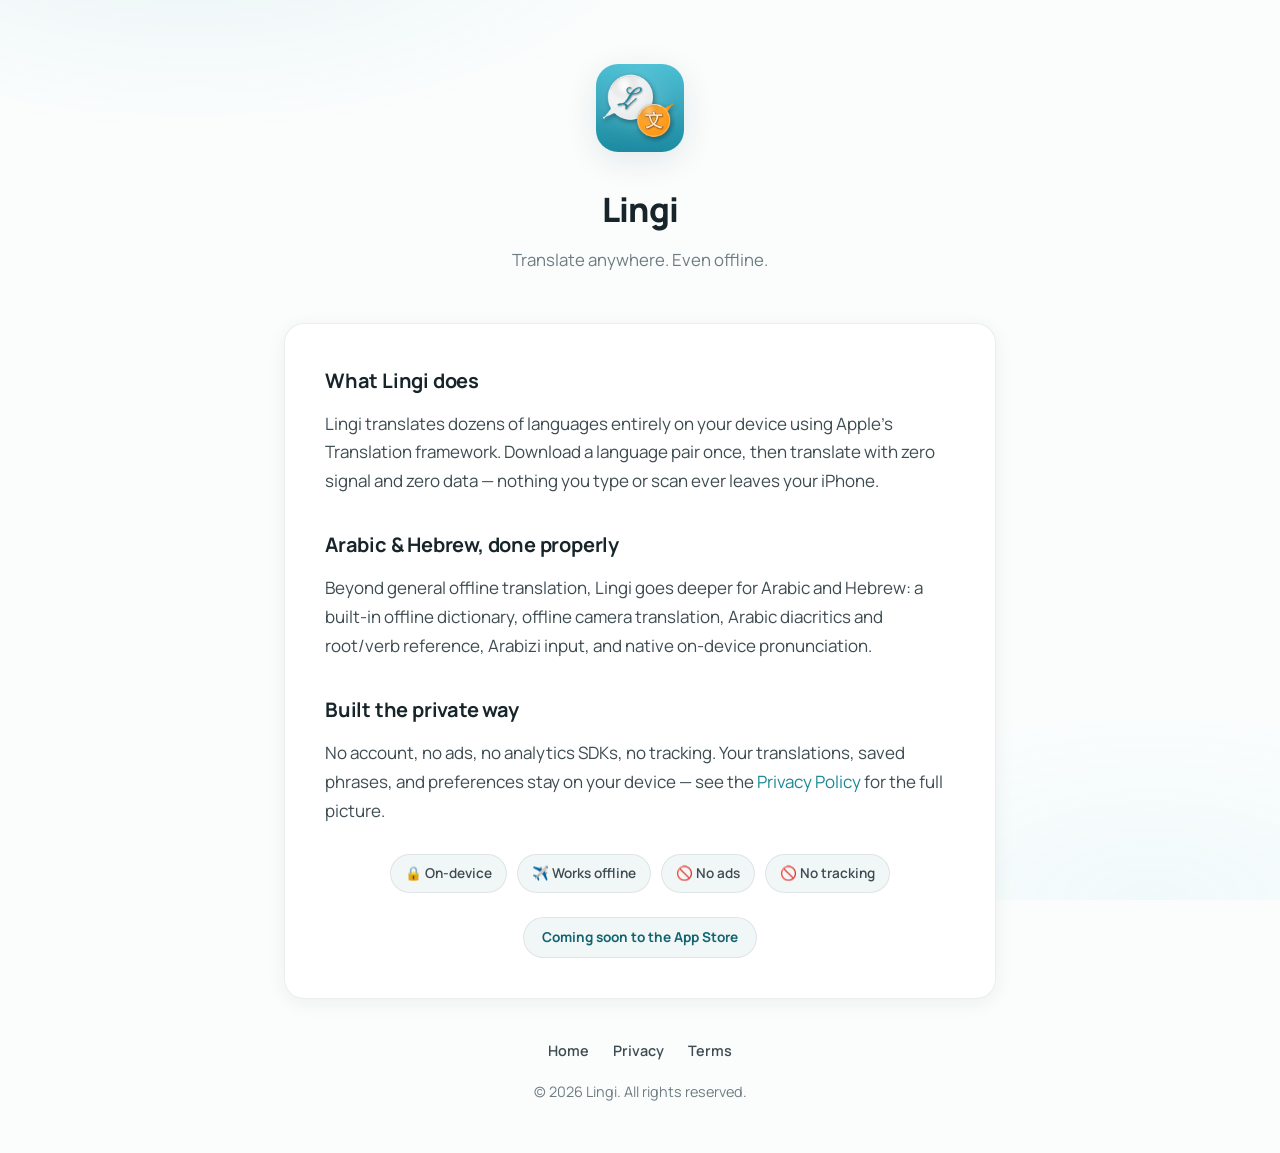
==== index.html @ 81dc8ad3 "Initial Lingi legal + landing pages" ====
<!DOCTYPE html>
<html lang="en">
<head>
    <meta charset="UTF-8">
    <meta name="viewport" content="width=device-width, initial-scale=1.0">
    <title>Lingi — Translate Anywhere, Even Offline</title>
    <meta name="description" content="Lingi is a private, on-device translator for iOS. Download your languages once, then translate forever with no signal, no data, and nothing leaving your device.">
    <link rel="stylesheet" href="style.css">
    <link rel="icon" type="image/png" href="app-icon.png">
    <meta name="theme-color" content="#1B8A96">
</head>
<body>
    <div class="container">
        <header>
            <img src="app-icon.png" alt="Lingi" class="logo">
            <h1>Lingi</h1>
            <p class="subtitle">Translate anywhere. Even offline.</p>
        </header>

        <main>
            <h2>What Lingi does</h2>
            <p>Lingi translates dozens of languages entirely on your device using Apple's Translation framework. Download a language pair once, then translate with zero signal and zero data — nothing you type or scan ever leaves your iPhone.</p>

            <h2>Arabic &amp; Hebrew, done properly</h2>
            <p>Beyond general offline translation, Lingi goes deeper for Arabic and Hebrew: a built-in offline dictionary, offline camera translation, Arabic diacritics and root/verb reference, Arabizi input, and native on-device pronunciation.</p>

            <h2>Built the private way</h2>
            <p>No account, no ads, no analytics SDKs, no tracking. Your translations, saved phrases, and preferences stay on your device — see the <a href="privacy.html">Privacy Policy</a> for the full picture.</p>

            <div class="pill-row">
                <span class="pill">🔒 On-device</span>
                <span class="pill">✈️ Works offline</span>
                <span class="pill">🚫 No ads</span>
                <span class="pill">🚫 No tracking</span>
            </div>

            <div class="hero-actions">
                <span class="badge-soon">Coming soon to the App Store</span>
            </div>
        </main>

        <footer>
            <nav>
                <a href="index.html">Home</a>
                <a href="privacy.html">Privacy</a>
                <a href="terms.html">Terms</a>
            </nav>
            <p>&copy; 2026 Lingi. All rights reserved.</p>
        </footer>
    </div>
</body>
</html>
---- style.css ----
/*
 * Lingi - Legal & Support Pages
 * Design: clean, on-device-first translator aesthetic
 */

@import url('https://fonts.googleapis.com/css2?family=Manrope:wght@400;500;600;700;800&display=swap');

:root {
    --teal: #1B8A96;
    --teal-light: #4FC3D0;
    --teal-dark: #106570;
    --ink: #17252A;
    --ink-soft: #3E4C51;
    --ink-muted: #6E7C81;
    --paper: #FBFDFD;
    --paper-dim: #F1F6F7;
    --card: #FFFFFF;
    --border: rgba(23, 37, 42, 0.08);

    --shadow-soft: 0 4px 20px rgba(23, 37, 42, 0.06);
    --shadow-medium: 0 8px 32px rgba(23, 37, 42, 0.10);

    --ease-out-expo: cubic-bezier(0.16, 1, 0.3, 1);
}

@media (prefers-color-scheme: dark) {
    :root {
        --teal: #4FC3D0;
        --teal-light: #7ADAE3;
        --teal-dark: #2AA0AD;
        --ink: #EAF3F4;
        --ink-soft: #C7D6D8;
        --ink-muted: #8FA3A7;
        --paper: #0E1517;
        --paper-dim: #141D20;
        --card: #172124;
        --border: rgba(234, 243, 244, 0.08);
        --shadow-soft: 0 4px 20px rgba(0, 0, 0, 0.3);
        --shadow-medium: 0 8px 32px rgba(0, 0, 0, 0.4);
    }
}

*, *::before, *::after {
    margin: 0;
    padding: 0;
    box-sizing: border-box;
}

html {
    scroll-behavior: smooth;
}

body {
    font-family: 'Manrope', -apple-system, BlinkMacSystemFont, sans-serif;
    font-size: 17px;
    line-height: 1.7;
    color: var(--ink-soft);
    background: var(--paper);
    min-height: 100vh;
}

body::before {
    content: '';
    position: fixed;
    inset: 0;
    background:
        radial-gradient(ellipse 70% 45% at 15% -10%, rgba(27, 138, 150, 0.08) 0%, transparent 55%),
        radial-gradient(ellipse 55% 40% at 90% 100%, rgba(79, 195, 208, 0.06) 0%, transparent 55%);
    pointer-events: none;
    z-index: -1;
}

.container {
    max-width: 760px;
    margin: 0 auto;
    padding: 64px 24px 48px;
}

header {
    text-align: center;
    margin-bottom: 48px;
}

.logo {
    width: 88px;
    height: 88px;
    border-radius: 22px;
    box-shadow: var(--shadow-medium);
    margin-bottom: 20px;
}

h1 {
    font-size: 2.1rem;
    font-weight: 800;
    color: var(--ink);
    letter-spacing: -0.02em;
    margin-bottom: 8px;
}

.subtitle {
    font-size: 1.05rem;
    color: var(--ink-muted);
    margin-bottom: 10px;
}

.last-updated {
    display: inline-block;
    font-size: 0.85rem;
    color: var(--ink-muted);
    background: var(--paper-dim);
    border: 1px solid var(--border);
    padding: 4px 12px;
    border-radius: 999px;
}

main {
    background: var(--card);
    border: 1px solid var(--border);
    border-radius: 20px;
    padding: 40px;
    box-shadow: var(--shadow-soft);
}

main h2 {
    font-size: 1.25rem;
    font-weight: 700;
    color: var(--ink);
    margin-top: 32px;
    margin-bottom: 12px;
    letter-spacing: -0.01em;
}

main h2:first-child {
    margin-top: 0;
}

main p {
    margin-bottom: 14px;
}

main ul {
    margin: 0 0 14px 1.2em;
}

main li {
    margin-bottom: 6px;
}

main strong {
    color: var(--ink);
    font-weight: 600;
}

a {
    color: var(--teal);
    text-decoration: none;
    border-bottom: 1px solid transparent;
    transition: border-color 0.2s var(--ease-out-expo);
}

a:hover {
    border-bottom-color: currentColor;
}

.contact-card {
    margin-top: 28px;
    padding: 20px 24px;
    background: var(--paper-dim);
    border: 1px solid var(--border);
    border-radius: 14px;
}

.contact-card h3 {
    font-size: 0.95rem;
    font-weight: 700;
    color: var(--ink);
    margin-bottom: 10px;
}

.contact-link {
    display: inline-flex;
    align-items: center;
    gap: 8px;
    font-weight: 600;
    color: var(--teal-dark);
}

.contact-link svg {
    flex-shrink: 0;
}

footer {
    margin-top: 40px;
    text-align: center;
    color: var(--ink-muted);
    font-size: 0.9rem;
}

footer nav {
    display: flex;
    justify-content: center;
    gap: 24px;
    margin-bottom: 16px;
    flex-wrap: wrap;
}

footer nav a {
    color: var(--ink-soft);
    font-weight: 600;
}

.pill-row {
    display: flex;
    justify-content: center;
    gap: 10px;
    flex-wrap: wrap;
    margin: 28px 0 8px;
}

.pill {
    display: inline-flex;
    align-items: center;
    gap: 6px;
    background: var(--paper-dim);
    border: 1px solid var(--border);
    color: var(--ink-soft);
    font-size: 0.85rem;
    font-weight: 600;
    padding: 7px 14px;
    border-radius: 999px;
}

.hero-actions {
    display: flex;
    justify-content: center;
    margin-top: 24px;
}

.badge-soon {
    display: inline-block;
    font-size: 0.85rem;
    font-weight: 700;
    color: var(--teal-dark);
    background: var(--paper-dim);
    border: 1px solid var(--border);
    padding: 8px 18px;
    border-radius: 999px;
}

@media (max-width: 600px) {
    .container { padding: 44px 16px 32px; }
    main { padding: 28px 22px; }
    h1 { font-size: 1.7rem; }
}
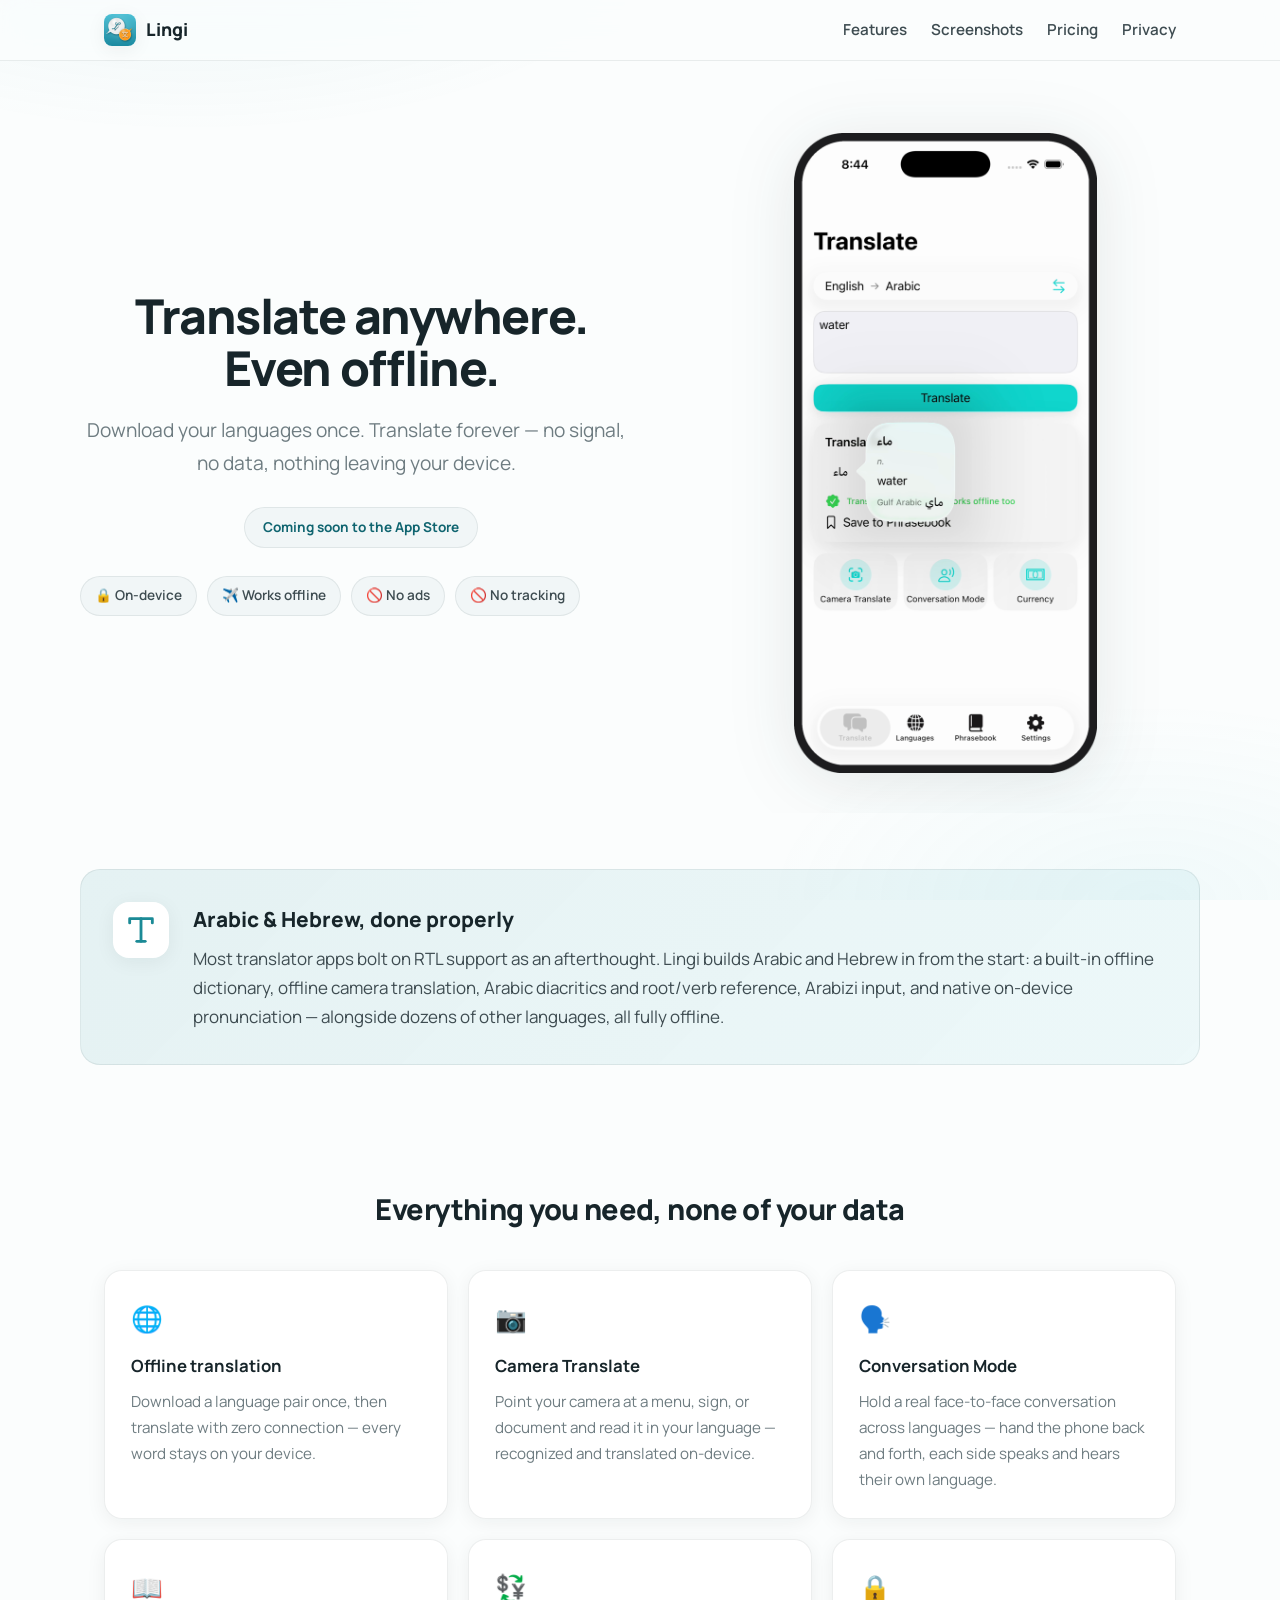
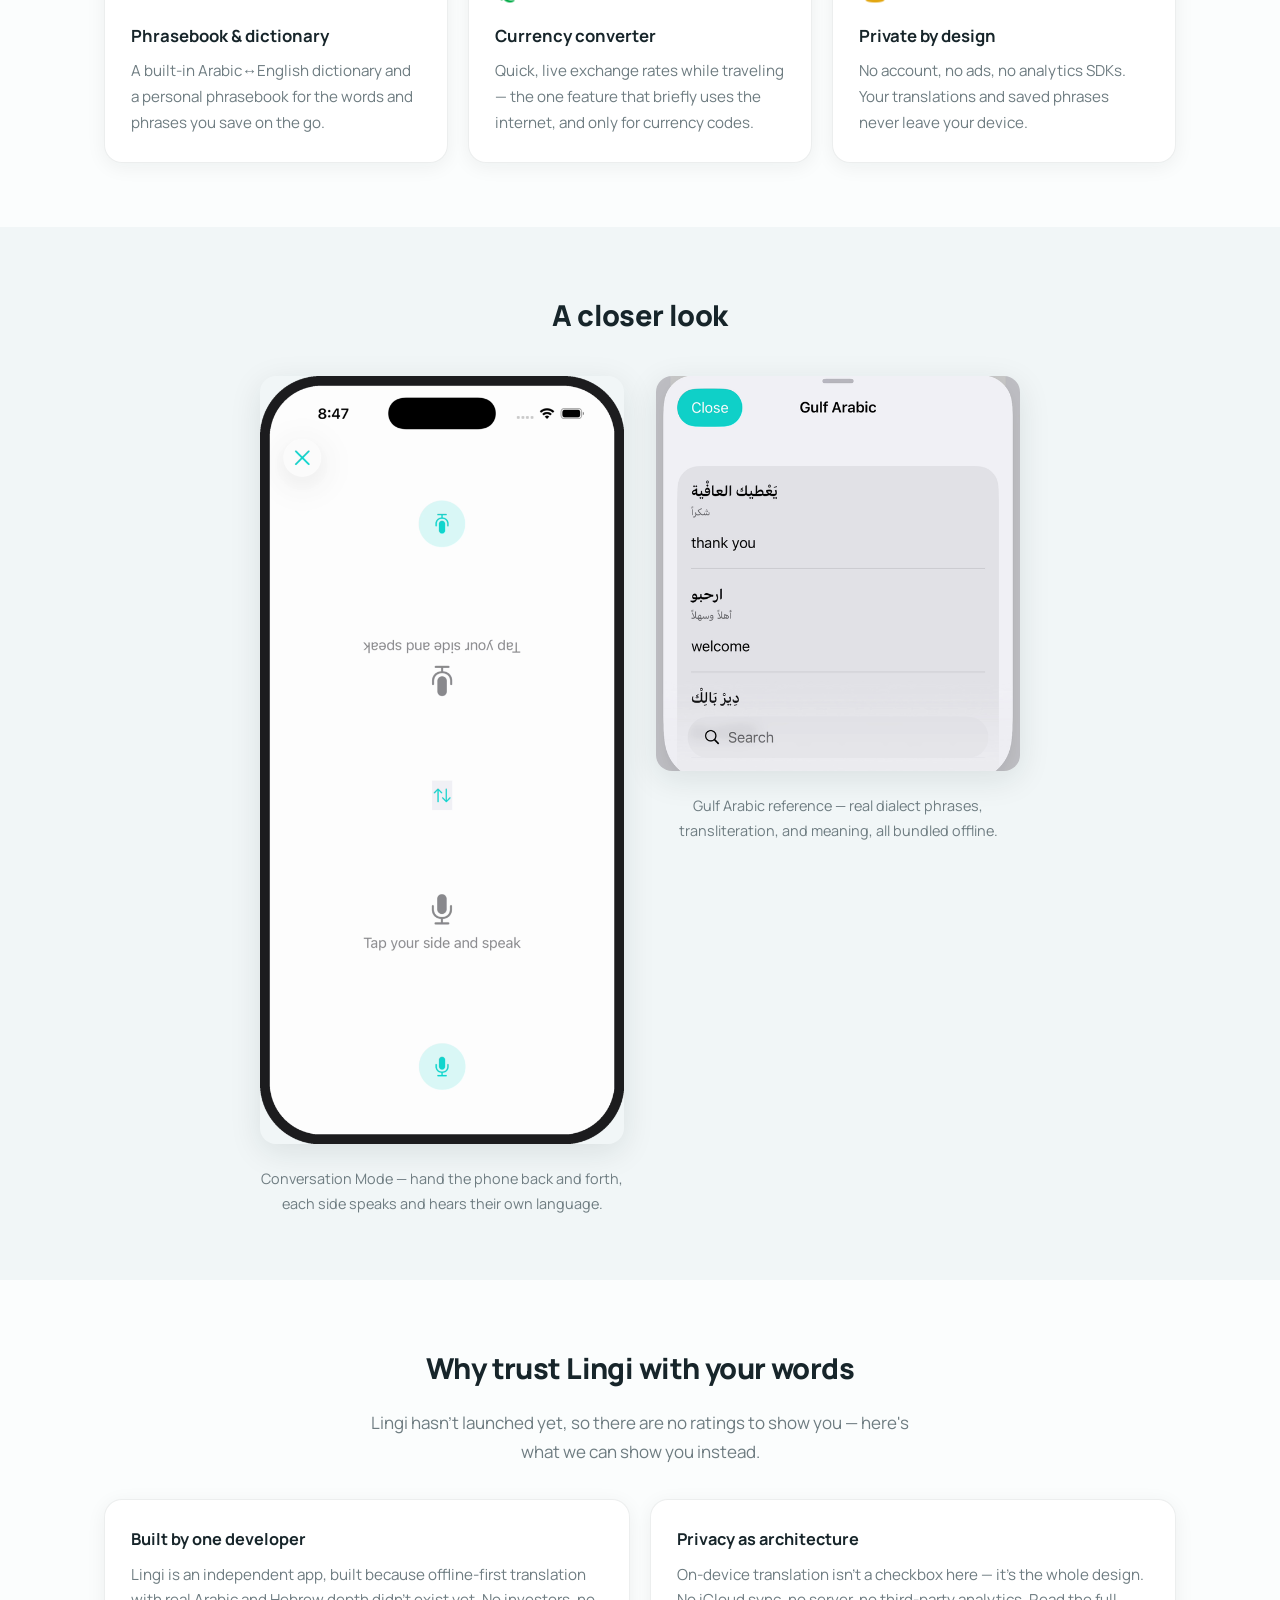
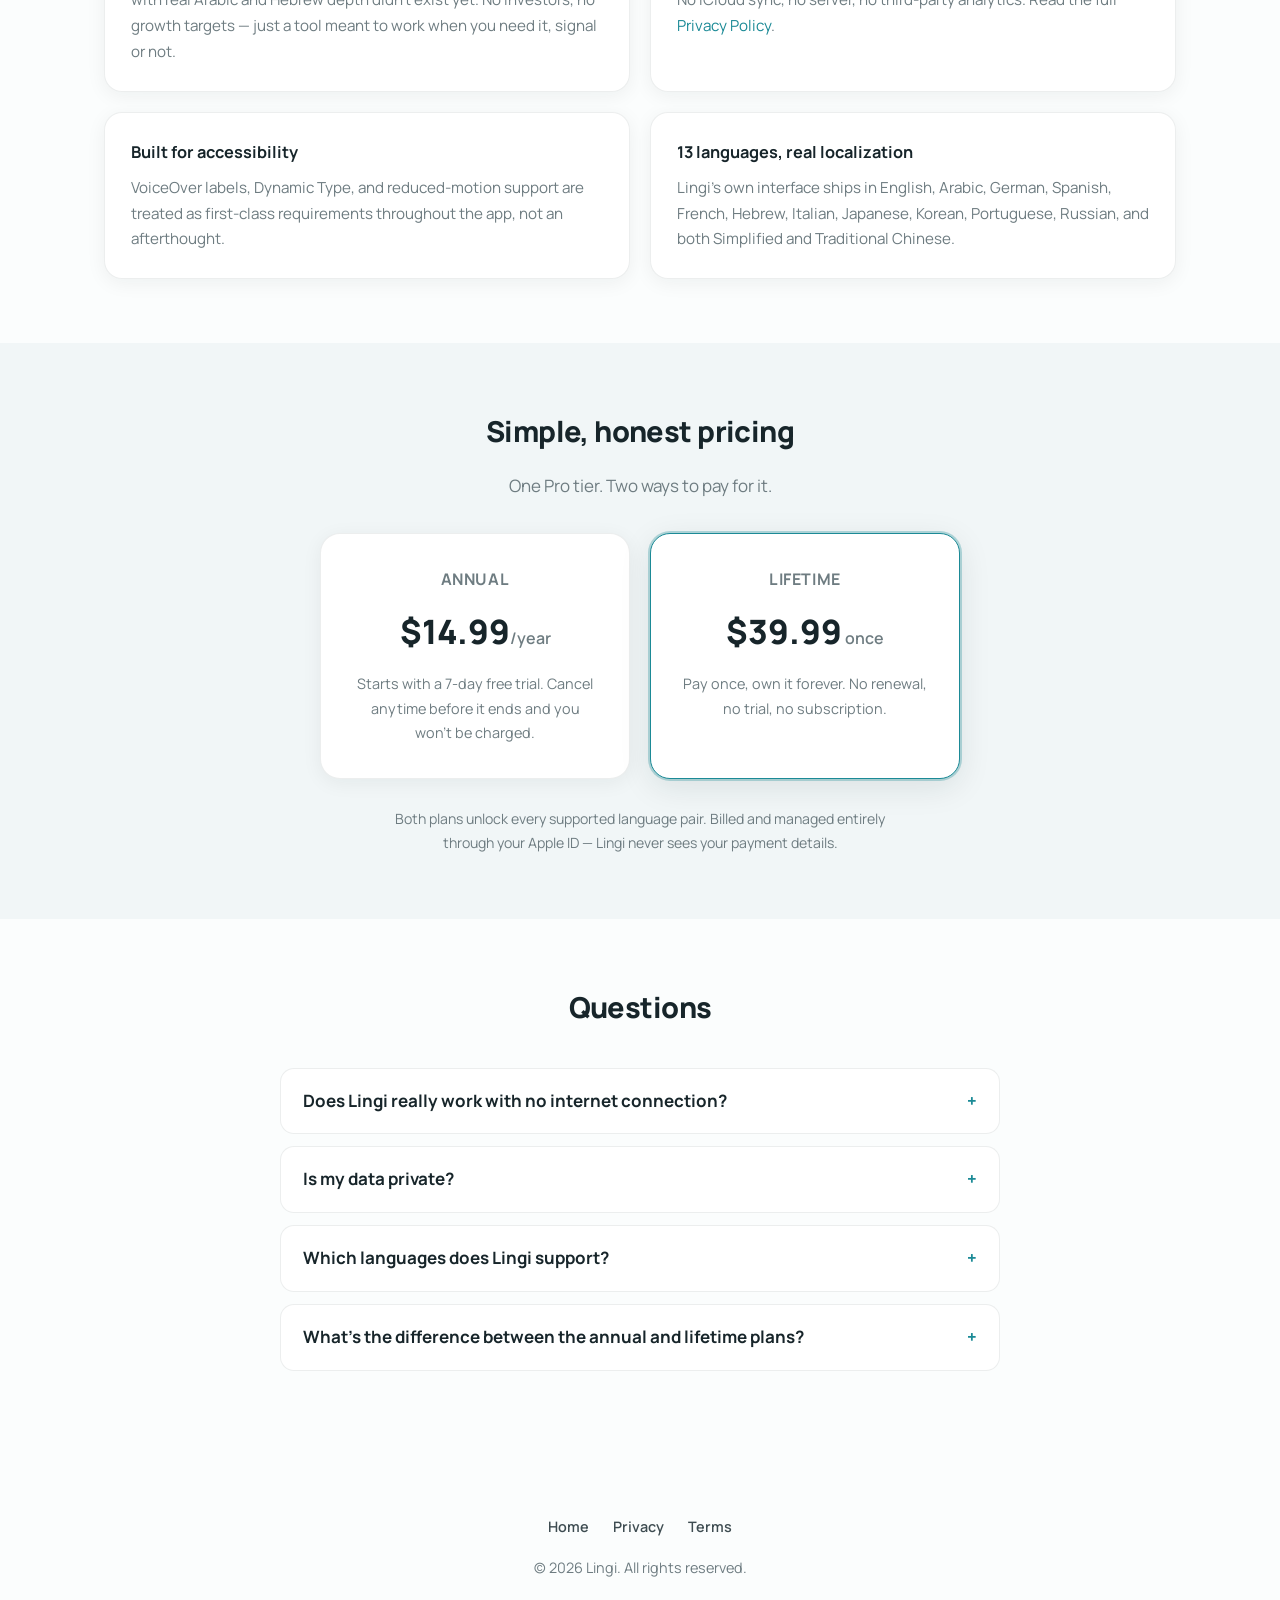
==== commit c3620822: "Rebuild landing page: real device screenshots, feature grid, honest pre-launch trust section, pricin" ====
--- a/index.html
+++ b/index.html
@@ -1,52 +1,248 @@
 <!DOCTYPE html>
 <html lang="en">
 <head>
-    <meta charset="UTF-8">
-    <meta name="viewport" content="width=device-width, initial-scale=1.0">
-    <title>Lingi — Translate Anywhere, Even Offline</title>
-    <meta name="description" content="Lingi is a private, on-device translator for iOS. Download your languages once, then translate forever with no signal, no data, and nothing leaving your device.">
-    <link rel="stylesheet" href="style.css">
-    <link rel="icon" type="image/png" href="app-icon.png">
-    <meta name="theme-color" content="#1B8A96">
+<meta charset="UTF-8">
+<meta name="viewport" content="width=device-width, initial-scale=1.0">
+<title>Lingi — Translate Anywhere, Even Offline</title>
+<meta name="description" content="Lingi is a private, on-device translator for iOS. Download your languages once, then translate forever with no signal, no data, and nothing leaving your device. Arabic and Hebrew go deeper than any competitor.">
+<link rel="canonical" href="https://lufaur.github.io/lingiapp/">
+<link rel="stylesheet" href="style.css">
+<link rel="icon" type="image/png" href="app-icon.png">
+<link rel="apple-touch-icon" href="assets/apple-touch-icon.png">
+<meta name="theme-color" content="#1B8A96">
+<meta name="color-scheme" content="light dark">
+
+<!-- Open Graph -->
+<meta property="og:type" content="website">
+<meta property="og:site_name" content="Lingi">
+<meta property="og:title" content="Lingi — Translate Anywhere, Even Offline">
+<meta property="og:description" content="A private, on-device translator for iOS. Download your languages once, then translate forever — no signal, no data, nothing leaving your device.">
+<meta property="og:url" content="https://lufaur.github.io/lingiapp/">
+<meta property="og:image" content="https://lufaur.github.io/lingiapp/assets/og-image.jpg">
+<meta property="og:image:width" content="1200">
+<meta property="og:image:height" content="630">
+<meta property="og:locale" content="en_US">
+
+<!-- Twitter -->
+<meta name="twitter:card" content="summary_large_image">
+<meta name="twitter:title" content="Lingi — Translate Anywhere, Even Offline">
+<meta name="twitter:description" content="A private, on-device translator for iOS. No signal, no data, nothing leaving your device.">
+<meta name="twitter:image" content="https://lufaur.github.io/lingiapp/assets/og-image.jpg">
+
+<!-- hreflang: this site currently ships English only; the app's 13 UI locales are a planned follow-up (see README) -->
+<link rel="alternate" hreflang="x-default" href="https://lufaur.github.io/lingiapp/">
+<link rel="alternate" hreflang="en" href="https://lufaur.github.io/lingiapp/">
+
+<script type="application/ld+json">
+{
+  "@context": "https://schema.org",
+  "@type": "SoftwareApplication",
+  "name": "Lingi",
+  "operatingSystem": "iOS",
+  "applicationCategory": "UtilitiesApplication",
+  "description": "A private, on-device translator for iOS. Download your languages once, then translate forever with no signal, no data, and nothing leaving your device.",
+  "offers": [
+    {
+      "@type": "Offer",
+      "name": "Lingi Pro (Annual)",
+      "price": "14.99",
+      "priceCurrency": "USD",
+      "category": "subscription"
+    },
+    {
+      "@type": "Offer",
+      "name": "Lingi Pro (Lifetime)",
+      "price": "39.99",
+      "priceCurrency": "USD",
+      "category": "one-time purchase"
+    }
+  ]
+}
+</script>
 </head>
 <body>
-    <div class="container">
-        <header>
-            <img src="app-icon.png" alt="Lingi" class="logo">
-            <h1>Lingi</h1>
-            <p class="subtitle">Translate anywhere. Even offline.</p>
-        </header>
-
-        <main>
-            <h2>What Lingi does</h2>
-            <p>Lingi translates dozens of languages entirely on your device using Apple's Translation framework. Download a language pair once, then translate with zero signal and zero data — nothing you type or scan ever leaves your iPhone.</p>
-
-            <h2>Arabic &amp; Hebrew, done properly</h2>
-            <p>Beyond general offline translation, Lingi goes deeper for Arabic and Hebrew: a built-in offline dictionary, offline camera translation, Arabic diacritics and root/verb reference, Arabizi input, and native on-device pronunciation.</p>
-
-            <h2>Built the private way</h2>
-            <p>No account, no ads, no analytics SDKs, no tracking. Your translations, saved phrases, and preferences stay on your device — see the <a href="privacy.html">Privacy Policy</a> for the full picture.</p>
-
-            <div class="pill-row">
-                <span class="pill">🔒 On-device</span>
-                <span class="pill">✈️ Works offline</span>
-                <span class="pill">🚫 No ads</span>
-                <span class="pill">🚫 No tracking</span>
-            </div>
-
-            <div class="hero-actions">
-                <span class="badge-soon">Coming soon to the App Store</span>
-            </div>
-        </main>
-
-        <footer>
-            <nav>
-                <a href="index.html">Home</a>
-                <a href="privacy.html">Privacy</a>
-                <a href="terms.html">Terms</a>
-            </nav>
-            <p>&copy; 2026 Lingi. All rights reserved.</p>
-        </footer>
-    </div>
+
+<nav class="site-nav">
+  <div class="site-nav-inner">
+    <a href="index.html" class="brand">
+      <img src="app-icon.png" alt="Lingi" class="brand-mark">
+      <span>Lingi</span>
+    </a>
+    <div class="site-nav-links">
+      <a href="#features">Features</a>
+      <a href="#screenshots">Screenshots</a>
+      <a href="#pricing">Pricing</a>
+      <a href="privacy.html">Privacy</a>
+    </div>
+  </div>
+</nav>
+
+<header class="hero-section">
+  <div class="hero-inner">
+    <div class="hero-copy">
+      <h1>Translate anywhere.<br>Even offline.</h1>
+      <p class="hero-lede">Download your languages once. Translate forever — no signal, no data, nothing leaving your device.</p>
+      <div class="hero-cta-row">
+        <span class="badge-soon">Coming soon to the App Store</span>
+      </div>
+      <div class="trust-chip-row">
+        <span class="pill">🔒 On-device</span>
+        <span class="pill">✈️ Works offline</span>
+        <span class="pill">🚫 No ads</span>
+        <span class="pill">🚫 No tracking</span>
+      </div>
+    </div>
+    <div class="hero-visual">
+      <img src="assets/hero-translate.png" alt="Lingi's Translate screen showing an English-to-Arabic translation of the word &quot;water,&quot; with a dictionary lookup popover and quick links to Camera Translate, Conversation Mode, and Currency." class="hero-device-img">
+    </div>
+  </div>
+</header>
+
+<section class="signature-band">
+  <div class="wide-container signature-inner">
+    <div class="signature-icon" aria-hidden="true">
+      <svg width="34" height="34" viewBox="0 0 24 24" fill="none" stroke="currentColor" stroke-width="2" stroke-linecap="round" stroke-linejoin="round"><path d="M4 7V4h16v3"/><path d="M9 20h6"/><path d="M12 4v16"/></svg>
+    </div>
+    <div>
+      <h2>Arabic &amp; Hebrew, done properly</h2>
+      <p>Most translator apps bolt on RTL support as an afterthought. Lingi builds Arabic and Hebrew in from the start: a built-in offline dictionary, offline camera translation, Arabic diacritics and root/verb reference, Arabizi input, and native on-device pronunciation — alongside dozens of other languages, all fully offline.</p>
+    </div>
+  </div>
+</section>
+
+<section id="features" class="section">
+  <div class="wide-container">
+    <h2 class="section-title">Everything you need, none of your data</h2>
+    <div class="feature-grid">
+      <div class="feature-card">
+        <div class="feature-icon" aria-hidden="true">🌐</div>
+        <h3>Offline translation</h3>
+        <p>Download a language pair once, then translate with zero connection — every word stays on your device.</p>
+      </div>
+      <div class="feature-card">
+        <div class="feature-icon" aria-hidden="true">📷</div>
+        <h3>Camera Translate</h3>
+        <p>Point your camera at a menu, sign, or document and read it in your language — recognized and translated on-device.</p>
+      </div>
+      <div class="feature-card">
+        <div class="feature-icon" aria-hidden="true">🗣️</div>
+        <h3>Conversation Mode</h3>
+        <p>Hold a real face-to-face conversation across languages — hand the phone back and forth, each side speaks and hears their own language.</p>
+      </div>
+      <div class="feature-card">
+        <div class="feature-icon" aria-hidden="true">📖</div>
+        <h3>Phrasebook &amp; dictionary</h3>
+        <p>A built-in Arabic↔English dictionary and a personal phrasebook for the words and phrases you save on the go.</p>
+      </div>
+      <div class="feature-card">
+        <div class="feature-icon" aria-hidden="true">💱</div>
+        <h3>Currency converter</h3>
+        <p>Quick, live exchange rates while traveling — the one feature that briefly uses the internet, and only for currency codes.</p>
+      </div>
+      <div class="feature-card">
+        <div class="feature-icon" aria-hidden="true">🔒</div>
+        <h3>Private by design</h3>
+        <p>No account, no ads, no analytics SDKs. Your translations and saved phrases never leave your device.</p>
+      </div>
+    </div>
+  </div>
+</section>
+
+<section id="screenshots" class="section section-dim">
+  <div class="wide-container">
+    <h2 class="section-title">A closer look</h2>
+    <div class="gallery">
+      <figure class="gallery-item">
+        <img src="assets/device-conversation.png" alt="Lingi's Conversation Mode screen, showing a split face-to-face layout with a mic button on each side, ready for a two-way spoken conversation.">
+        <figcaption>Conversation Mode — hand the phone back and forth, each side speaks and hears their own language.</figcaption>
+      </figure>
+      <figure class="gallery-item">
+        <img src="assets/gulfdialect-card.png" alt="Lingi's Gulf Arabic phrase reference sheet, showing common phrases in Arabic script, transliteration, and English translation.">
+        <figcaption>Gulf Arabic reference — real dialect phrases, transliteration, and meaning, all bundled offline.</figcaption>
+      </figure>
+    </div>
+  </div>
+</section>
+
+<section class="section trust-section">
+  <div class="wide-container">
+    <h2 class="section-title">Why trust Lingi with your words</h2>
+    <p class="trust-lede">Lingi hasn't launched yet, so there are no ratings to show you — here's what we can show you instead.</p>
+    <div class="trust-grid">
+      <div class="trust-card">
+        <h3>Built by one developer</h3>
+        <p>Lingi is an independent app, built because offline-first translation with real Arabic and Hebrew depth didn't exist yet. No investors, no growth targets — just a tool meant to work when you need it, signal or not.</p>
+      </div>
+      <div class="trust-card">
+        <h3>Privacy as architecture</h3>
+        <p>On-device translation isn't a checkbox here — it's the whole design. No iCloud sync, no server, no third-party analytics. Read the full <a href="privacy.html">Privacy Policy</a>.</p>
+      </div>
+      <div class="trust-card">
+        <h3>Built for accessibility</h3>
+        <p>VoiceOver labels, Dynamic Type, and reduced-motion support are treated as first-class requirements throughout the app, not an afterthought.</p>
+      </div>
+      <div class="trust-card">
+        <h3>13 languages, real localization</h3>
+        <p>Lingi's own interface ships in English, Arabic, German, Spanish, French, Hebrew, Italian, Japanese, Korean, Portuguese, Russian, and both Simplified and Traditional Chinese.</p>
+      </div>
+    </div>
+  </div>
+</section>
+
+<section id="pricing" class="section section-dim">
+  <div class="wide-container">
+    <h2 class="section-title">Simple, honest pricing</h2>
+    <p class="trust-lede">One Pro tier. Two ways to pay for it.</p>
+    <div class="price-cards">
+      <div class="price-card">
+        <h3>Annual</h3>
+        <p class="price-amount">$14.99<span>/year</span></p>
+        <p class="price-detail">Starts with a 7-day free trial. Cancel anytime before it ends and you won't be charged.</p>
+      </div>
+      <div class="price-card price-card-featured">
+        <h3>Lifetime</h3>
+        <p class="price-amount">$39.99<span> once</span></p>
+        <p class="price-detail">Pay once, own it forever. No renewal, no trial, no subscription.</p>
+      </div>
+    </div>
+    <p class="price-footnote">Both plans unlock every supported language pair. Billed and managed entirely through your Apple ID — Lingi never sees your payment details.</p>
+  </div>
+</section>
+
+<section class="section faq-section">
+  <div class="wide-container">
+    <h2 class="section-title">Questions</h2>
+    <div class="faq-list">
+      <details class="faq-item">
+        <summary>Does Lingi really work with no internet connection?</summary>
+        <p>Yes, for every downloaded language pair. Translation, camera scanning, Conversation Mode, and the dictionary all run entirely on your device using Apple's Translation framework. The only feature that briefly uses the internet is the optional Currency Converter.</p>
+      </details>
+      <details class="faq-item">
+        <summary>Is my data private?</summary>
+        <p>Everything you translate, save, or scan stays on your device — nothing syncs to iCloud or any server. See the full <a href="privacy.html">Privacy Policy</a> for details.</p>
+      </details>
+      <details class="faq-item">
+        <summary>Which languages does Lingi support?</summary>
+        <p>Lingi covers the broad set of languages Apple's on-device Translation framework supports, with extra depth for Arabic and Hebrew — a bundled dictionary, offline camera translation, diacritics, and root/verb reference.</p>
+      </details>
+      <details class="faq-item">
+        <summary>What's the difference between the annual and lifetime plans?</summary>
+        <p>Both unlock the same features. Annual is $14.99/year with a 7-day free trial and auto-renews unless canceled. Lifetime is a one-time $39.99 payment with no renewal, ever.</p>
+      </details>
+    </div>
+  </div>
+</section>
+
+<footer class="site-footer">
+  <div class="wide-container">
+    <nav>
+      <a href="index.html">Home</a>
+      <a href="privacy.html">Privacy</a>
+      <a href="terms.html">Terms</a>
+    </nav>
+    <p>&copy; 2026 Lingi. All rights reserved.</p>
+  </div>
+</footer>
+
 </body>
 </html>
--- a/style.css
+++ b/style.css
@@ -252,3 +252,411 @@
     main { padding: 28px 22px; }
     h1 { font-size: 1.7rem; }
 }
+
+/* ==========================================================================
+   Marketing landing page (index.html) — wide layout, built on the same
+   tokens/pills/footer-nav as the legal pages above.
+   ========================================================================== */
+
+.wide-container {
+    max-width: 1120px;
+    margin: 0 auto;
+    padding: 0 24px;
+}
+
+/* Nav */
+.site-nav {
+    position: sticky;
+    top: 0;
+    z-index: 20;
+    background: color-mix(in srgb, var(--paper) 85%, transparent);
+    backdrop-filter: saturate(180%) blur(14px);
+    -webkit-backdrop-filter: saturate(180%) blur(14px);
+    border-bottom: 1px solid var(--border);
+}
+
+.site-nav-inner {
+    max-width: 1120px;
+    margin: 0 auto;
+    padding: 14px 24px;
+    display: flex;
+    align-items: center;
+    justify-content: space-between;
+}
+
+.brand {
+    display: flex;
+    align-items: center;
+    gap: 10px;
+    font-weight: 800;
+    font-size: 1.1rem;
+    color: var(--ink);
+    border-bottom: none;
+}
+
+.brand-mark {
+    width: 32px;
+    height: 32px;
+    border-radius: 8px;
+    box-shadow: var(--shadow-soft);
+}
+
+.site-nav-links {
+    display: flex;
+    gap: 24px;
+}
+
+.site-nav-links a {
+    font-weight: 600;
+    color: var(--ink-soft);
+    font-size: 0.95rem;
+    border-bottom: none;
+}
+
+.site-nav-links a:hover {
+    color: var(--teal);
+}
+
+/* Hero */
+.hero-section {
+    padding: 72px 24px 40px;
+    overflow: hidden;
+}
+
+.hero-inner {
+    max-width: 1120px;
+    margin: 0 auto;
+    display: grid;
+    grid-template-columns: 1.05fr 0.95fr;
+    gap: 48px;
+    align-items: center;
+}
+
+.hero-copy h1 {
+    font-size: 3rem;
+    line-height: 1.08;
+    letter-spacing: -0.03em;
+    margin-bottom: 20px;
+}
+
+.hero-lede {
+    font-size: 1.2rem;
+    color: var(--ink-muted);
+    max-width: 46ch;
+    margin-bottom: 28px;
+}
+
+.hero-cta-row {
+    margin-bottom: 28px;
+}
+
+.trust-chip-row {
+    display: flex;
+    flex-wrap: wrap;
+    gap: 10px;
+}
+
+.hero-visual {
+    display: flex;
+    justify-content: center;
+}
+
+.hero-device-img {
+    max-width: 100%;
+    height: auto;
+    max-height: 640px;
+    filter: drop-shadow(var(--shadow-medium));
+}
+
+/* Signature band */
+.signature-band {
+    padding: 8px 24px 56px;
+}
+
+.signature-inner {
+    display: flex;
+    align-items: flex-start;
+    gap: 24px;
+    background: linear-gradient(135deg, color-mix(in srgb, var(--teal) 10%, transparent), color-mix(in srgb, var(--teal-light) 8%, transparent));
+    border: 1px solid var(--border);
+    border-radius: 20px;
+    padding: 32px;
+}
+
+.signature-icon {
+    flex-shrink: 0;
+    width: 56px;
+    height: 56px;
+    border-radius: 16px;
+    background: var(--card);
+    color: var(--teal);
+    display: flex;
+    align-items: center;
+    justify-content: center;
+    box-shadow: var(--shadow-soft);
+}
+
+.signature-inner h2 {
+    font-size: 1.3rem;
+    font-weight: 800;
+    color: var(--ink);
+    margin-bottom: 8px;
+}
+
+/* Generic section rhythm */
+.section {
+    padding: 64px 24px;
+}
+
+.section-dim {
+    background: var(--paper-dim);
+}
+
+.section-title {
+    font-size: 1.8rem;
+    font-weight: 800;
+    letter-spacing: -0.02em;
+    color: var(--ink);
+    text-align: center;
+    margin-bottom: 36px;
+}
+
+/* Feature grid */
+.feature-grid {
+    display: grid;
+    grid-template-columns: repeat(3, 1fr);
+    gap: 20px;
+}
+
+.feature-card {
+    background: var(--card);
+    border: 1px solid var(--border);
+    border-radius: 18px;
+    padding: 26px;
+    box-shadow: var(--shadow-soft);
+}
+
+.feature-icon {
+    font-size: 1.6rem;
+    margin-bottom: 12px;
+}
+
+.feature-card h3 {
+    font-size: 1.05rem;
+    font-weight: 700;
+    color: var(--ink);
+    margin-bottom: 8px;
+}
+
+.feature-card p {
+    font-size: 0.95rem;
+    color: var(--ink-muted);
+}
+
+/* Gallery */
+.gallery {
+    display: grid;
+    grid-template-columns: repeat(2, 1fr);
+    gap: 32px;
+    max-width: 760px;
+    margin: 0 auto;
+}
+
+.gallery-item {
+    text-align: center;
+}
+
+.gallery-item img {
+    max-width: 100%;
+    height: auto;
+    border-radius: 16px;
+    box-shadow: var(--shadow-medium);
+    margin-bottom: 14px;
+}
+
+.gallery-item figcaption {
+    font-size: 0.9rem;
+    color: var(--ink-muted);
+}
+
+/* Trust */
+.trust-lede {
+    text-align: center;
+    color: var(--ink-muted);
+    max-width: 56ch;
+    margin: -20px auto 32px;
+}
+
+.trust-grid {
+    display: grid;
+    grid-template-columns: repeat(2, 1fr);
+    gap: 20px;
+}
+
+.trust-card {
+    background: var(--card);
+    border: 1px solid var(--border);
+    border-radius: 18px;
+    padding: 26px;
+    box-shadow: var(--shadow-soft);
+}
+
+.trust-card h3 {
+    font-size: 1.02rem;
+    font-weight: 700;
+    color: var(--ink);
+    margin-bottom: 8px;
+}
+
+.trust-card p {
+    font-size: 0.95rem;
+    color: var(--ink-muted);
+}
+
+/* Pricing */
+.price-cards {
+    display: grid;
+    grid-template-columns: repeat(2, 1fr);
+    gap: 20px;
+    max-width: 640px;
+    margin: 0 auto 28px;
+}
+
+.price-card {
+    background: var(--card);
+    border: 1px solid var(--border);
+    border-radius: 20px;
+    padding: 32px;
+    text-align: center;
+    box-shadow: var(--shadow-soft);
+}
+
+.price-card-featured {
+    border-color: var(--teal);
+    box-shadow: 0 0 0 2px color-mix(in srgb, var(--teal) 30%, transparent), var(--shadow-medium);
+}
+
+.price-card h3 {
+    font-size: 1rem;
+    font-weight: 700;
+    color: var(--ink-muted);
+    text-transform: uppercase;
+    letter-spacing: 0.04em;
+    margin-bottom: 10px;
+}
+
+.price-amount {
+    font-size: 2.1rem;
+    font-weight: 800;
+    color: var(--ink);
+    margin-bottom: 12px;
+}
+
+.price-amount span {
+    font-size: 1rem;
+    font-weight: 600;
+    color: var(--ink-muted);
+}
+
+.price-detail {
+    font-size: 0.9rem;
+    color: var(--ink-muted);
+}
+
+.price-footnote {
+    text-align: center;
+    font-size: 0.88rem;
+    color: var(--ink-muted);
+    max-width: 56ch;
+    margin: 0 auto;
+}
+
+/* FAQ */
+.faq-list {
+    max-width: 720px;
+    margin: 0 auto;
+    display: flex;
+    flex-direction: column;
+    gap: 12px;
+}
+
+.faq-item {
+    background: var(--card);
+    border: 1px solid var(--border);
+    border-radius: 14px;
+    padding: 18px 22px;
+}
+
+.faq-item summary {
+    cursor: pointer;
+    font-weight: 700;
+    color: var(--ink);
+    list-style: none;
+}
+
+.faq-item summary::-webkit-details-marker {
+    display: none;
+}
+
+.faq-item summary::after {
+    content: '+';
+    float: right;
+    color: var(--teal);
+    font-weight: 800;
+}
+
+.faq-item[open] summary::after {
+    content: '−';
+}
+
+.faq-item p {
+    margin-top: 12px;
+    color: var(--ink-muted);
+    font-size: 0.95rem;
+}
+
+/* Footer (marketing page variant) */
+.site-footer {
+    padding: 40px 24px 56px;
+    text-align: center;
+    color: var(--ink-muted);
+    font-size: 0.9rem;
+}
+
+.site-footer nav {
+    display: flex;
+    justify-content: center;
+    gap: 24px;
+    margin-bottom: 16px;
+    flex-wrap: wrap;
+}
+
+.site-footer nav a {
+    color: var(--ink-soft);
+    font-weight: 600;
+    border-bottom: none;
+}
+
+@media (prefers-reduced-motion: reduce) {
+    html { scroll-behavior: auto; }
+}
+
+@media (max-width: 900px) {
+    .hero-inner { grid-template-columns: 1fr; text-align: center; }
+    .hero-lede { margin-left: auto; margin-right: auto; }
+    .hero-cta-row, .trust-chip-row { justify-content: center; }
+    .trust-chip-row { display: flex; }
+    .signature-inner { flex-direction: column; text-align: center; }
+    .signature-icon { margin: 0 auto; }
+    .feature-grid { grid-template-columns: repeat(2, 1fr); }
+    .gallery { grid-template-columns: 1fr; }
+    .trust-grid { grid-template-columns: 1fr; }
+}
+
+@media (max-width: 600px) {
+    .hero-copy h1 { font-size: 2.2rem; }
+    .feature-grid { grid-template-columns: 1fr; }
+    .price-cards { grid-template-columns: 1fr; }
+    .site-nav-links { gap: 14px; }
+    .site-nav-links a { font-size: 0.85rem; }
+}
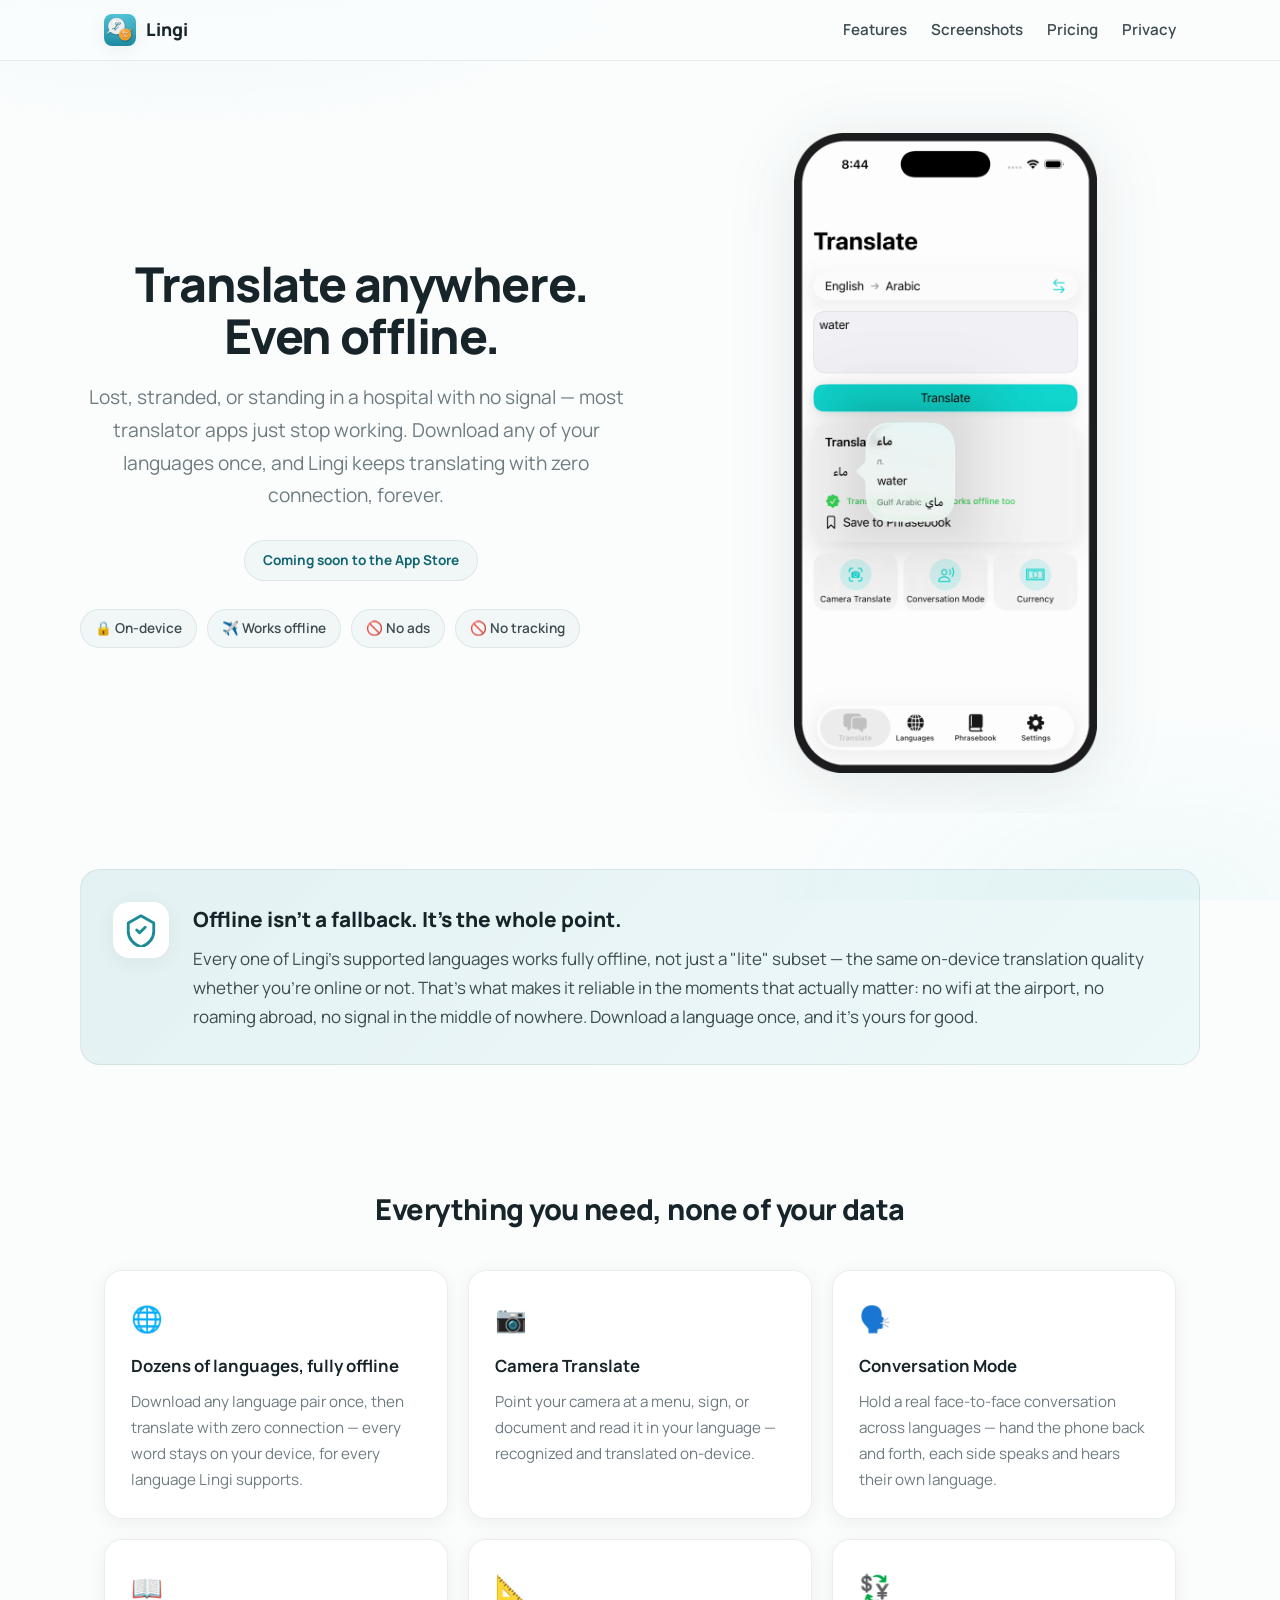
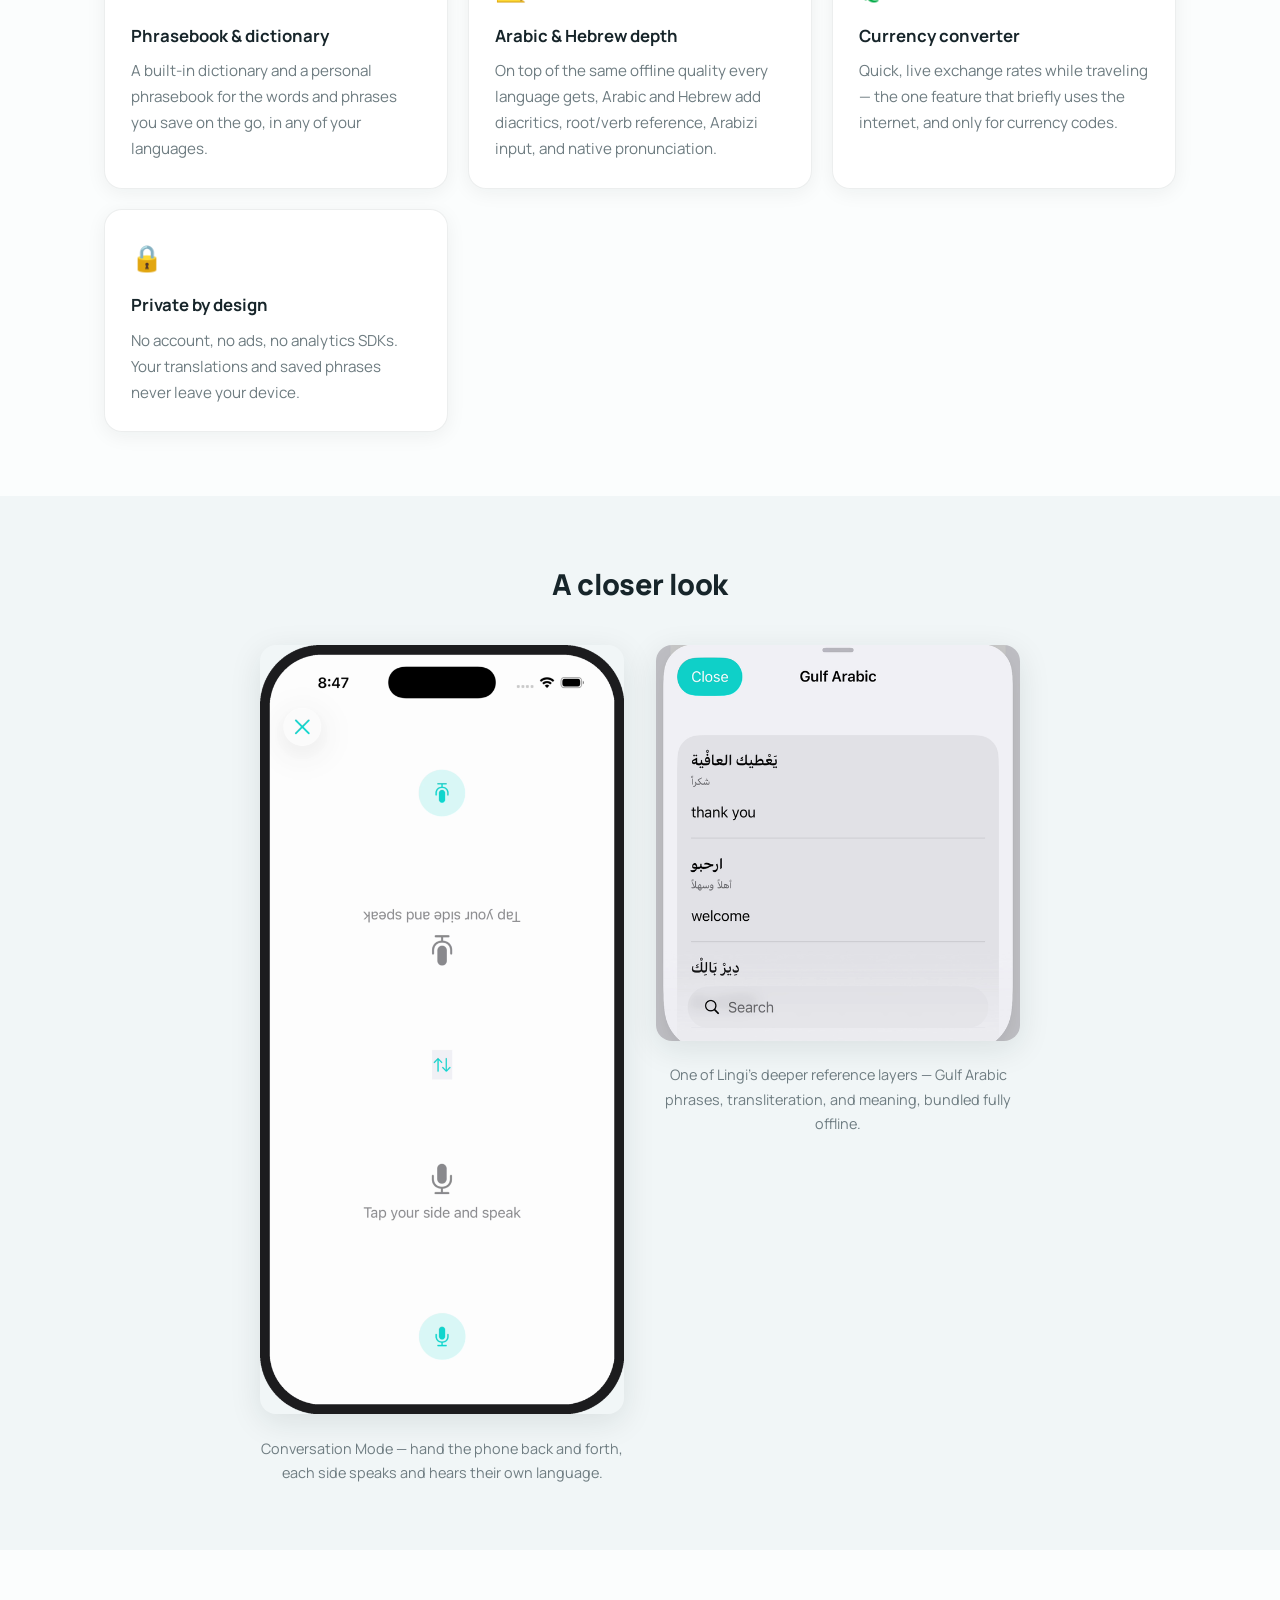
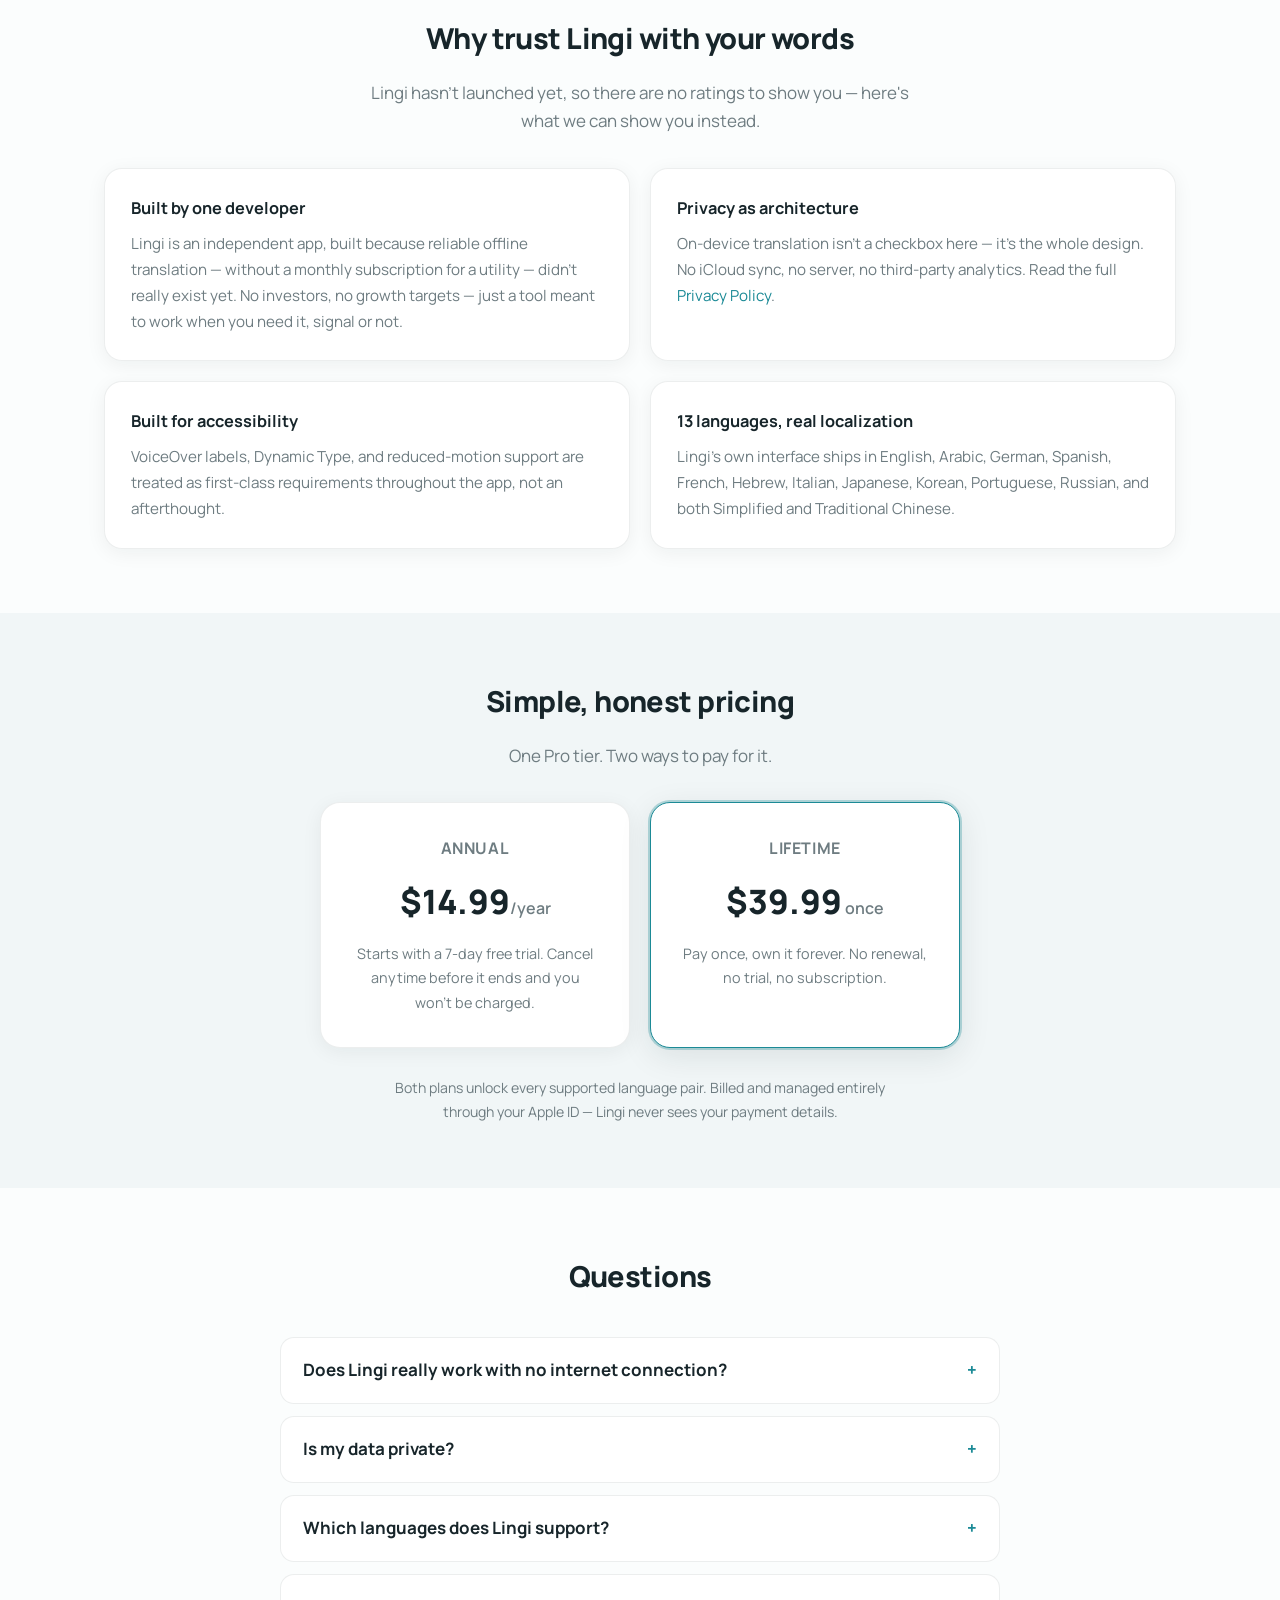
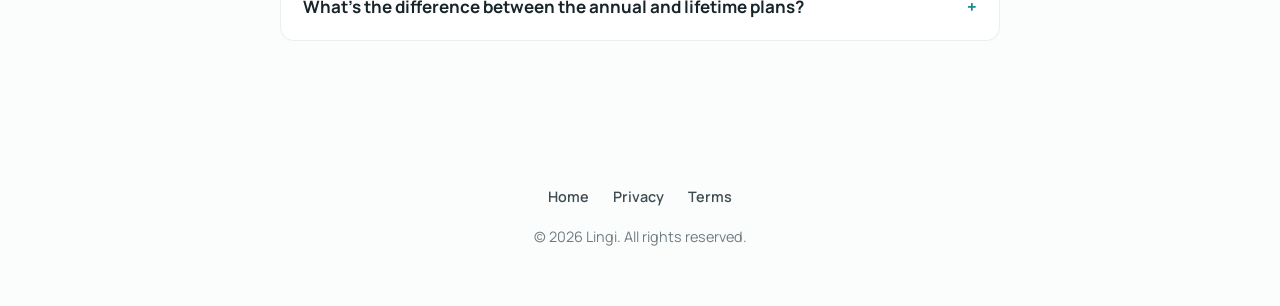
==== commit 445a66e4: "Rebalance positioning: offline reliability for all languages is the headline, Arabic/Hebrew depth is" ====
--- a/index.html
+++ b/index.html
@@ -4,7 +4,7 @@
 <meta charset="UTF-8">
 <meta name="viewport" content="width=device-width, initial-scale=1.0">
 <title>Lingi — Translate Anywhere, Even Offline</title>
-<meta name="description" content="Lingi is a private, on-device translator for iOS. Download your languages once, then translate forever with no signal, no data, and nothing leaving your device. Arabic and Hebrew go deeper than any competitor.">
+<meta name="description" content="Lingi is a private, on-device translator for iOS. Download your languages once, then translate forever with no signal, no data, and nothing leaving your device.">
 <link rel="canonical" href="https://lufaur.github.io/lingiapp/">
 <link rel="stylesheet" href="style.css">
 <link rel="icon" type="image/png" href="app-icon.png">
@@ -81,7 +81,7 @@
   <div class="hero-inner">
     <div class="hero-copy">
       <h1>Translate anywhere.<br>Even offline.</h1>
-      <p class="hero-lede">Download your languages once. Translate forever — no signal, no data, nothing leaving your device.</p>
+      <p class="hero-lede">Lost, stranded, or standing in a hospital with no signal — most translator apps just stop working. Download any of your languages once, and Lingi keeps translating with zero connection, forever.</p>
       <div class="hero-cta-row">
         <span class="badge-soon">Coming soon to the App Store</span>
       </div>
@@ -101,11 +101,11 @@
 <section class="signature-band">
   <div class="wide-container signature-inner">
     <div class="signature-icon" aria-hidden="true">
-      <svg width="34" height="34" viewBox="0 0 24 24" fill="none" stroke="currentColor" stroke-width="2" stroke-linecap="round" stroke-linejoin="round"><path d="M4 7V4h16v3"/><path d="M9 20h6"/><path d="M12 4v16"/></svg>
+      <svg width="34" height="34" viewBox="0 0 24 24" fill="none" stroke="currentColor" stroke-width="2" stroke-linecap="round" stroke-linejoin="round"><path d="M12 2 3 7v6c0 5 3.8 9.4 9 11 5.2-1.6 9-6 9-11V7l-9-5Z"/><path d="m9 12 2 2 4-4"/></svg>
     </div>
     <div>
-      <h2>Arabic &amp; Hebrew, done properly</h2>
-      <p>Most translator apps bolt on RTL support as an afterthought. Lingi builds Arabic and Hebrew in from the start: a built-in offline dictionary, offline camera translation, Arabic diacritics and root/verb reference, Arabizi input, and native on-device pronunciation — alongside dozens of other languages, all fully offline.</p>
+      <h2>Offline isn't a fallback. It's the whole point.</h2>
+      <p>Every one of Lingi's supported languages works fully offline, not just a "lite" subset — the same on-device translation quality whether you're online or not. That's what makes it reliable in the moments that actually matter: no wifi at the airport, no roaming abroad, no signal in the middle of nowhere. Download a language once, and it's yours for good.</p>
     </div>
   </div>
 </section>
@@ -116,8 +116,8 @@
     <div class="feature-grid">
       <div class="feature-card">
         <div class="feature-icon" aria-hidden="true">🌐</div>
-        <h3>Offline translation</h3>
-        <p>Download a language pair once, then translate with zero connection — every word stays on your device.</p>
+        <h3>Dozens of languages, fully offline</h3>
+        <p>Download any language pair once, then translate with zero connection — every word stays on your device, for every language Lingi supports.</p>
       </div>
       <div class="feature-card">
         <div class="feature-icon" aria-hidden="true">📷</div>
@@ -132,7 +132,12 @@
       <div class="feature-card">
         <div class="feature-icon" aria-hidden="true">📖</div>
         <h3>Phrasebook &amp; dictionary</h3>
-        <p>A built-in Arabic↔English dictionary and a personal phrasebook for the words and phrases you save on the go.</p>
+        <p>A built-in dictionary and a personal phrasebook for the words and phrases you save on the go, in any of your languages.</p>
+      </div>
+      <div class="feature-card">
+        <div class="feature-icon" aria-hidden="true">📐</div>
+        <h3>Arabic &amp; Hebrew depth</h3>
+        <p>On top of the same offline quality every language gets, Arabic and Hebrew add diacritics, root/verb reference, Arabizi input, and native pronunciation.</p>
       </div>
       <div class="feature-card">
         <div class="feature-icon" aria-hidden="true">💱</div>
@@ -158,7 +163,7 @@
       </figure>
       <figure class="gallery-item">
         <img src="assets/gulfdialect-card.png" alt="Lingi's Gulf Arabic phrase reference sheet, showing common phrases in Arabic script, transliteration, and English translation.">
-        <figcaption>Gulf Arabic reference — real dialect phrases, transliteration, and meaning, all bundled offline.</figcaption>
+        <figcaption>One of Lingi's deeper reference layers — Gulf Arabic phrases, transliteration, and meaning, bundled fully offline.</figcaption>
       </figure>
     </div>
   </div>
@@ -171,7 +176,7 @@
     <div class="trust-grid">
       <div class="trust-card">
         <h3>Built by one developer</h3>
-        <p>Lingi is an independent app, built because offline-first translation with real Arabic and Hebrew depth didn't exist yet. No investors, no growth targets — just a tool meant to work when you need it, signal or not.</p>
+        <p>Lingi is an independent app, built because reliable offline translation — without a monthly subscription for a utility — didn't really exist yet. No investors, no growth targets — just a tool meant to work when you need it, signal or not.</p>
       </div>
       <div class="trust-card">
         <h3>Privacy as architecture</h3>
--- a/style.css
+++ b/style.css
@@ -424,7 +424,7 @@
 /* Feature grid */
 .feature-grid {
     display: grid;
-    grid-template-columns: repeat(3, 1fr);
+    grid-template-columns: repeat(auto-fit, minmax(260px, 1fr));
     gap: 20px;
 }
 
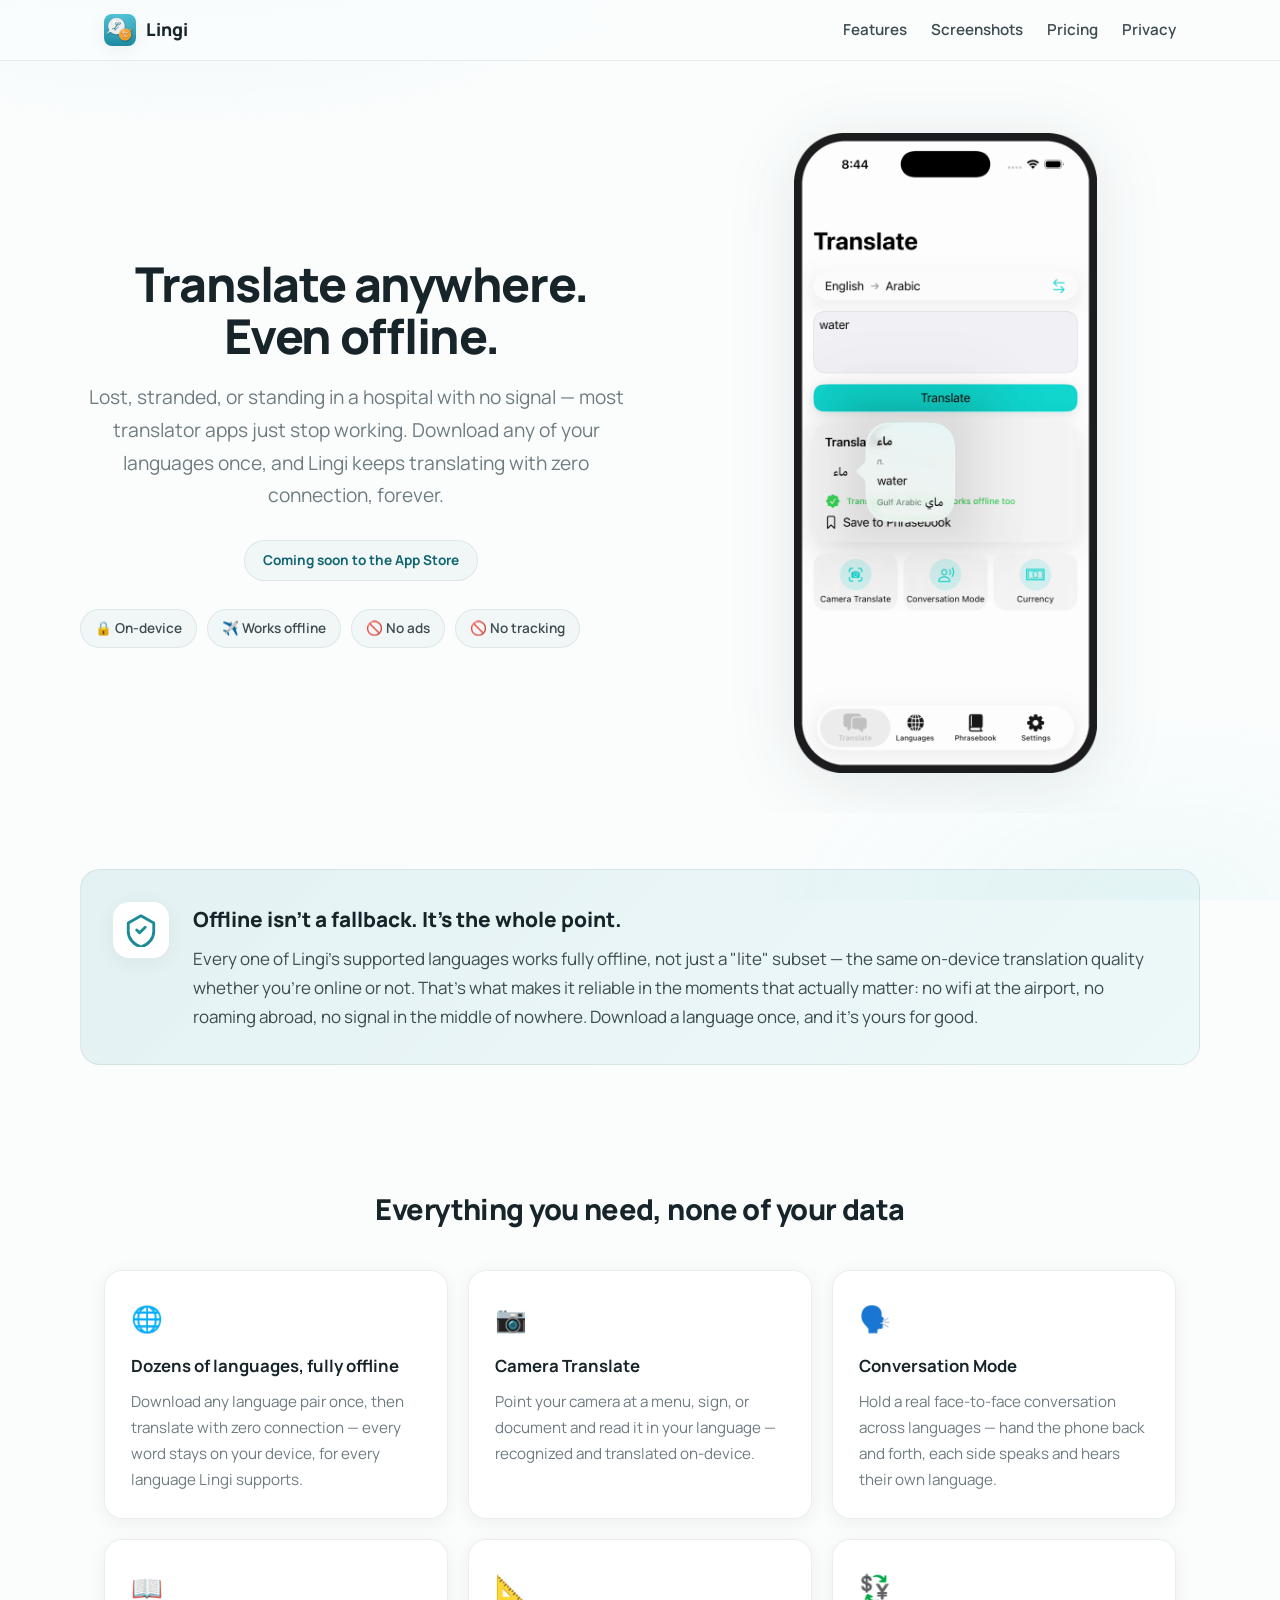
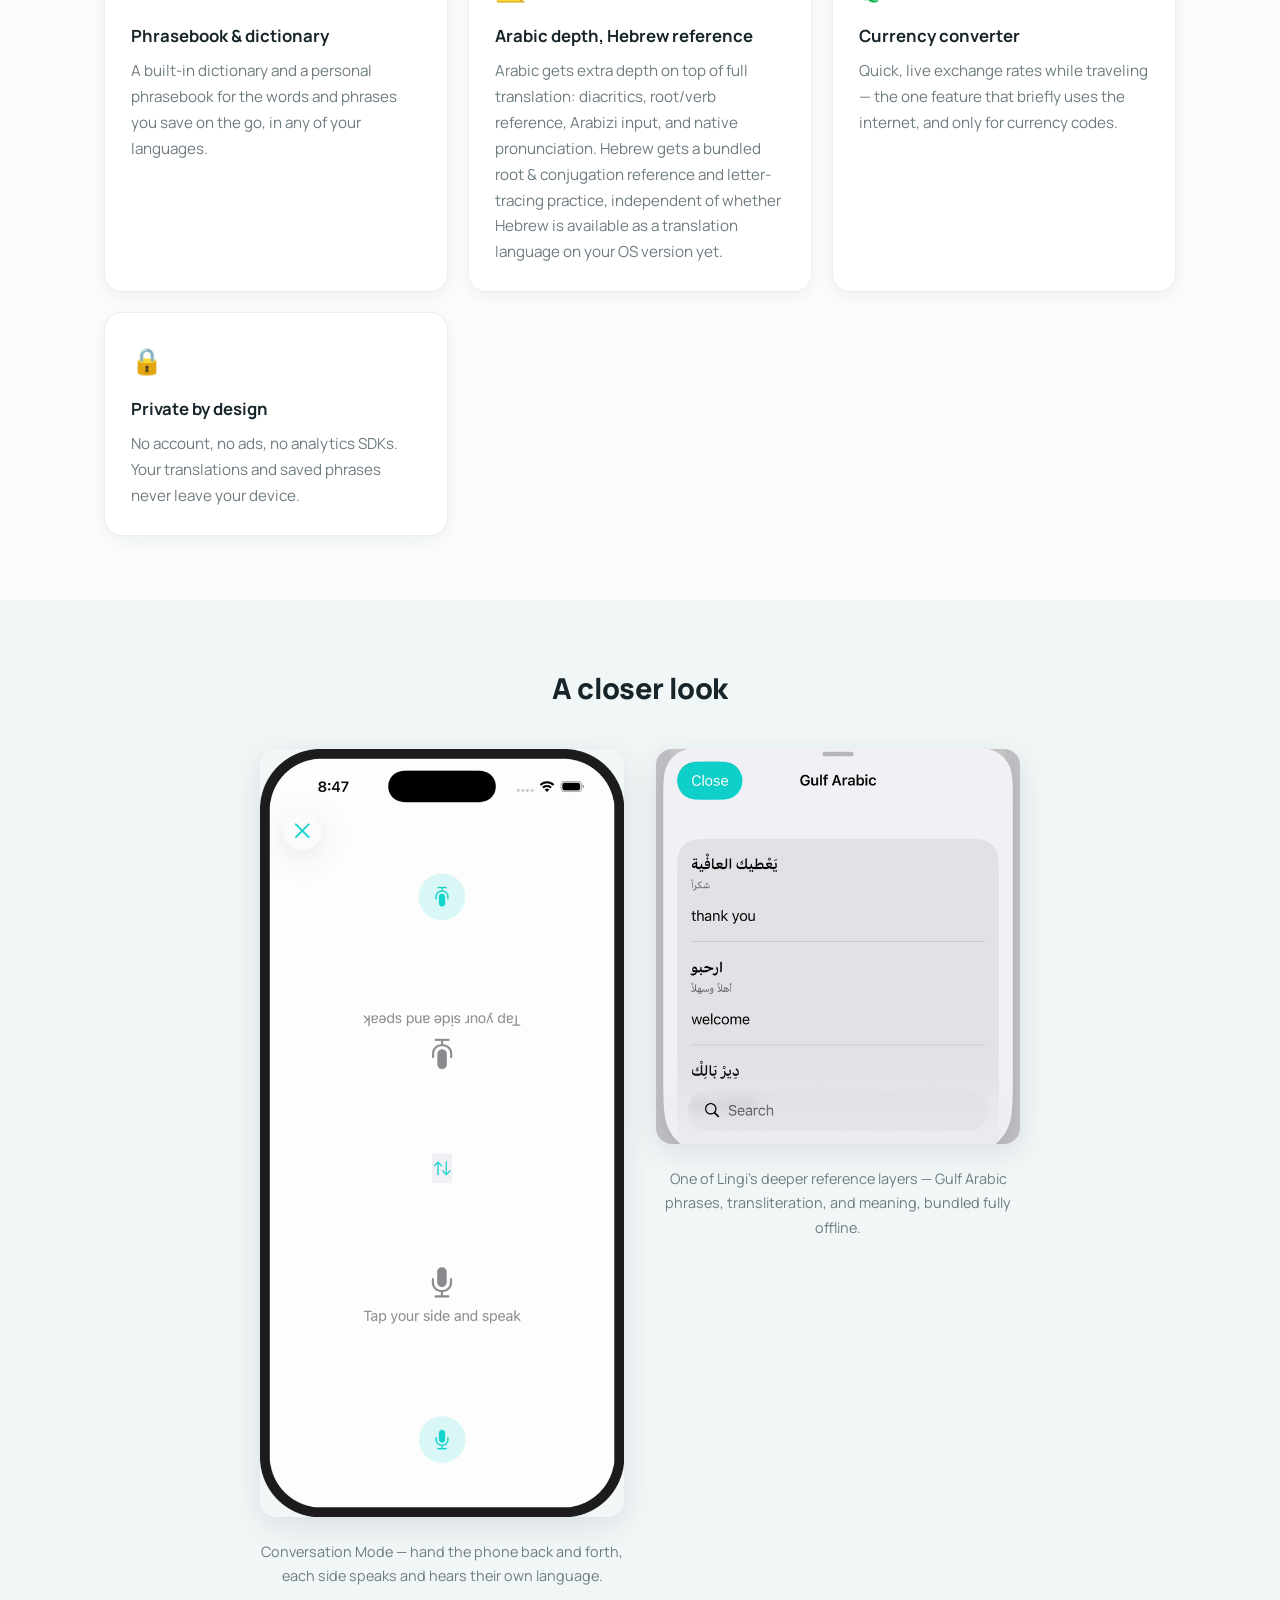
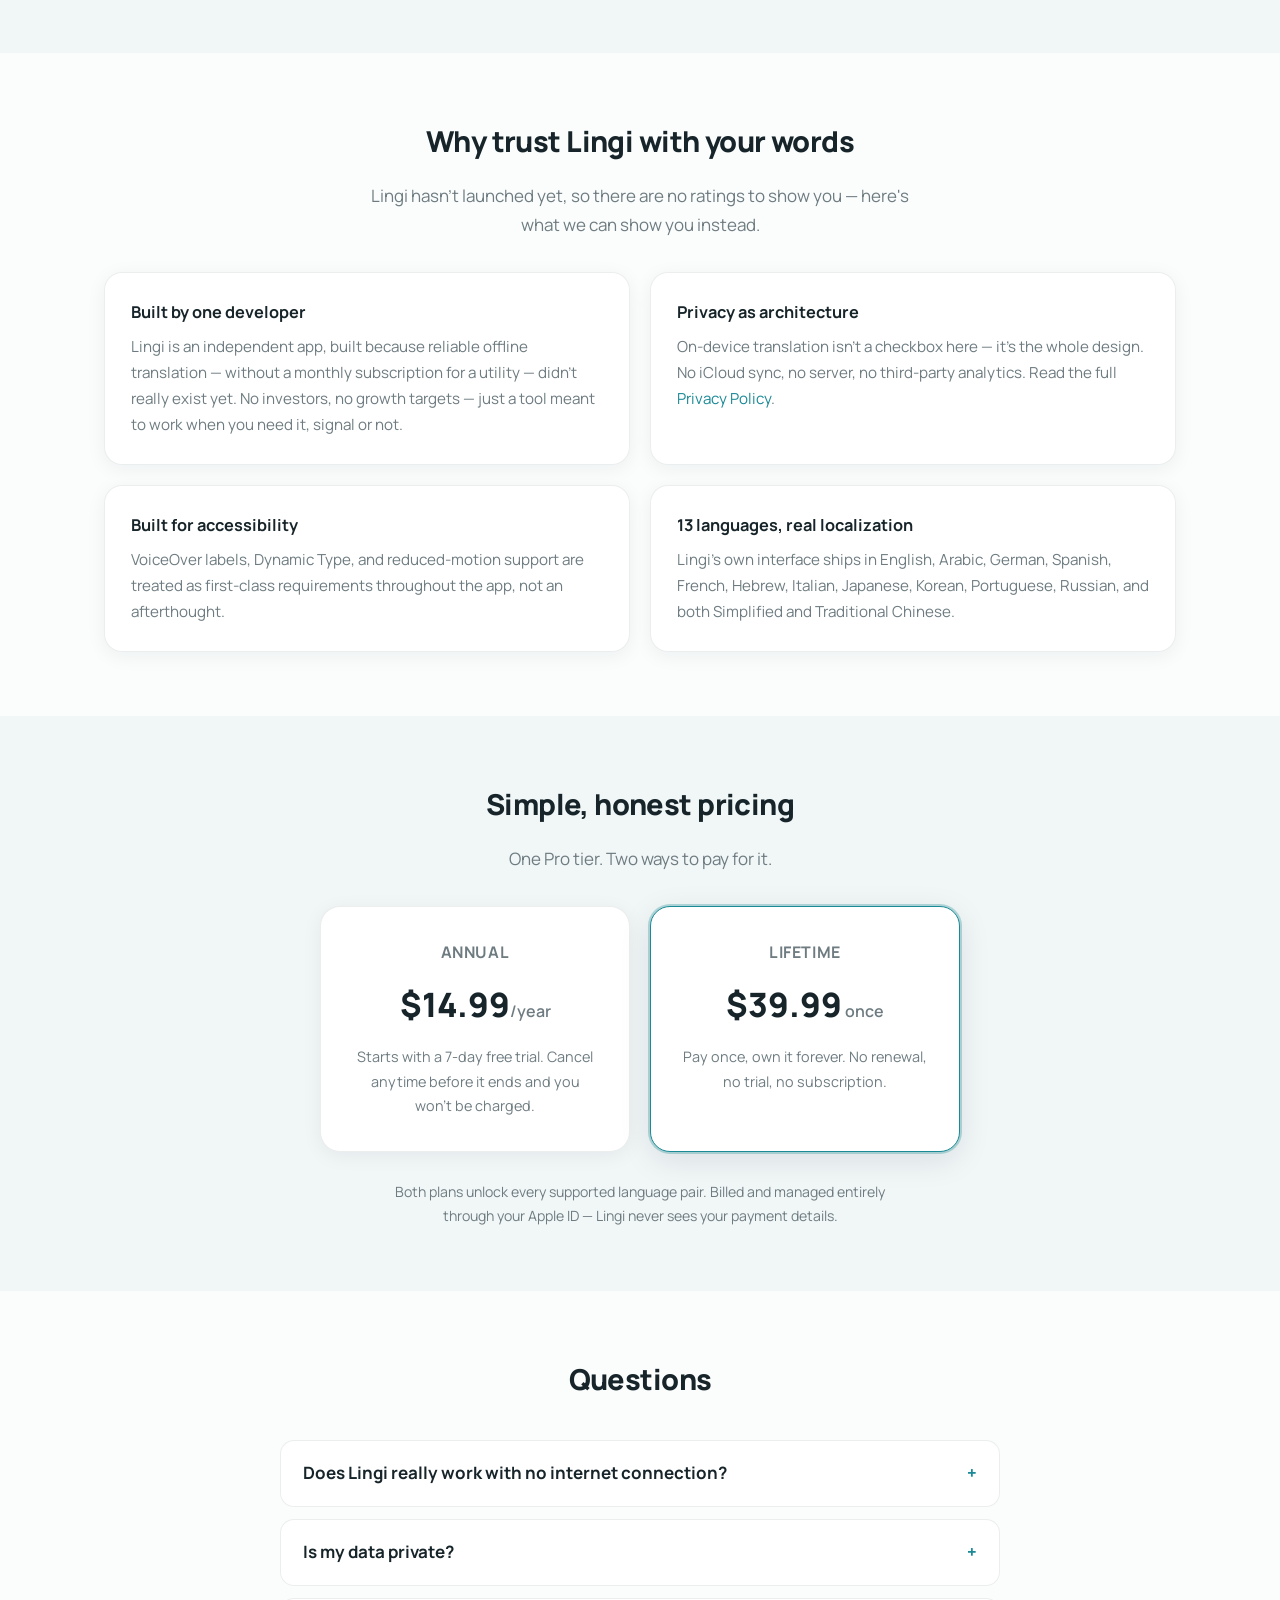
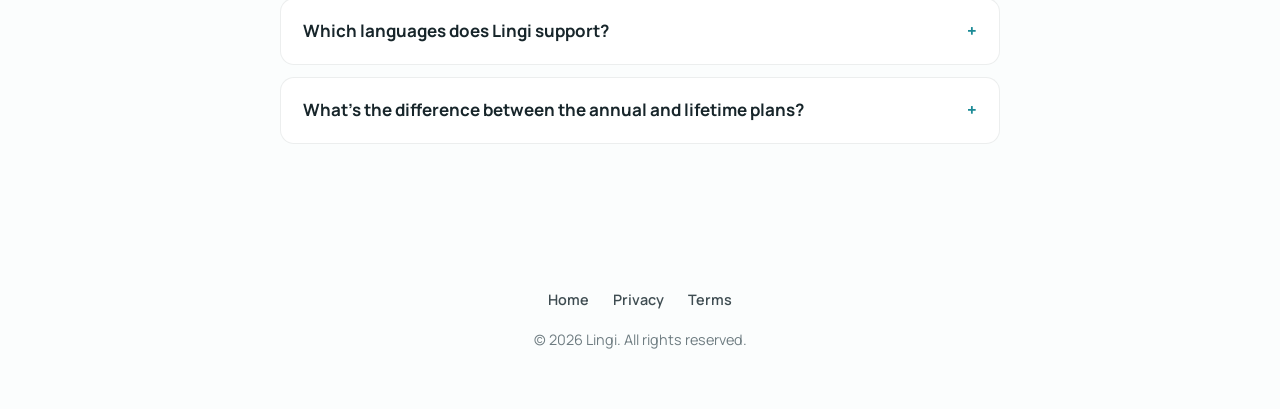
==== commit de47818e: "Fix Hebrew language-support claims: accurate about reference-only vs. full translation" ====
--- a/index.html
+++ b/index.html
@@ -136,8 +136,8 @@
       </div>
       <div class="feature-card">
         <div class="feature-icon" aria-hidden="true">📐</div>
-        <h3>Arabic &amp; Hebrew depth</h3>
-        <p>On top of the same offline quality every language gets, Arabic and Hebrew add diacritics, root/verb reference, Arabizi input, and native pronunciation.</p>
+        <h3>Arabic depth, Hebrew reference</h3>
+        <p>Arabic gets extra depth on top of full translation: diacritics, root/verb reference, Arabizi input, and native pronunciation. Hebrew gets a bundled root &amp; conjugation reference and letter-tracing practice, independent of whether Hebrew is available as a translation language on your OS version yet.</p>
       </div>
       <div class="feature-card">
         <div class="feature-icon" aria-hidden="true">💱</div>
@@ -228,7 +228,7 @@
       </details>
       <details class="faq-item">
         <summary>Which languages does Lingi support?</summary>
-        <p>Lingi covers the broad set of languages Apple's on-device Translation framework supports, with extra depth for Arabic and Hebrew — a bundled dictionary, offline camera translation, diacritics, and root/verb reference.</p>
+        <p>Lingi covers the broad, growing set of languages Apple's on-device Translation framework supports on your device — Apple adds more with each OS release. Arabic gets extra depth on top of full translation: a bundled dictionary, offline camera translation, diacritics, and root/verb reference. Hebrew gets a bundled root &amp; conjugation reference independent of live translation availability.</p>
       </details>
       <details class="faq-item">
         <summary>What's the difference between the annual and lifetime plans?</summary>
